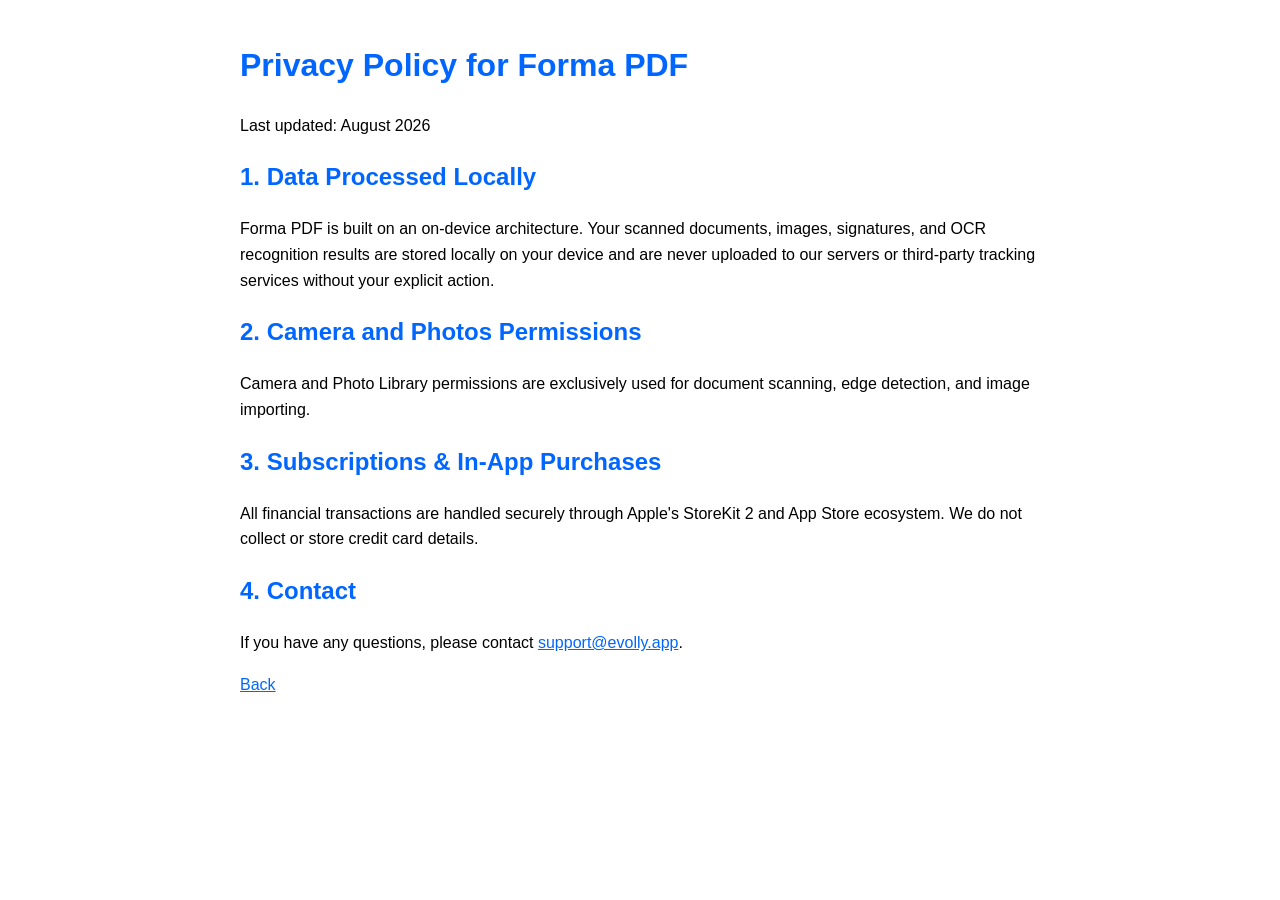
==== privacy.html @ 31e91ad1 "Add privacy policy and terms of use for GitHub Pages" ====
<!DOCTYPE html>
<html lang="en">
<head>
  <meta charset="UTF-8">
  <meta name="viewport" content="width=device-width, initial-scale=1.0">
  <title>Privacy Policy - Forma PDF</title>
  <style>
    :root { color-scheme: light dark; }
    body { font-family: -apple-system, BlinkMacSystemFont, "Segoe UI", Roboto, sans-serif; max-width: 800px; margin: 40px auto; padding: 0 20px; line-height: 1.6; }
    h1, h2 { color: #0066FF; }
    a { color: #0066FF; }
  </style>
</head>
<body>
  <h1>Privacy Policy for Forma PDF</h1>
  <p>Last updated: August 2026</p>
  <h2>1. Data Processed Locally</h2>
  <p>Forma PDF is built on an on-device architecture. Your scanned documents, images, signatures, and OCR recognition results are stored locally on your device and are never uploaded to our servers or third-party tracking services without your explicit action.</p>
  <h2>2. Camera and Photos Permissions</h2>
  <p>Camera and Photo Library permissions are exclusively used for document scanning, edge detection, and image importing.</p>
  <h2>3. Subscriptions &amp; In-App Purchases</h2>
  <p>All financial transactions are handled securely through Apple's StoreKit 2 and App Store ecosystem. We do not collect or store credit card details.</p>
  <h2>4. Contact</h2>
  <p>If you have any questions, please contact <a href="mailto:support@evolly.app">support@evolly.app</a>.</p>
  <p><a href="index.html">Back</a></p>
</body>
</html>
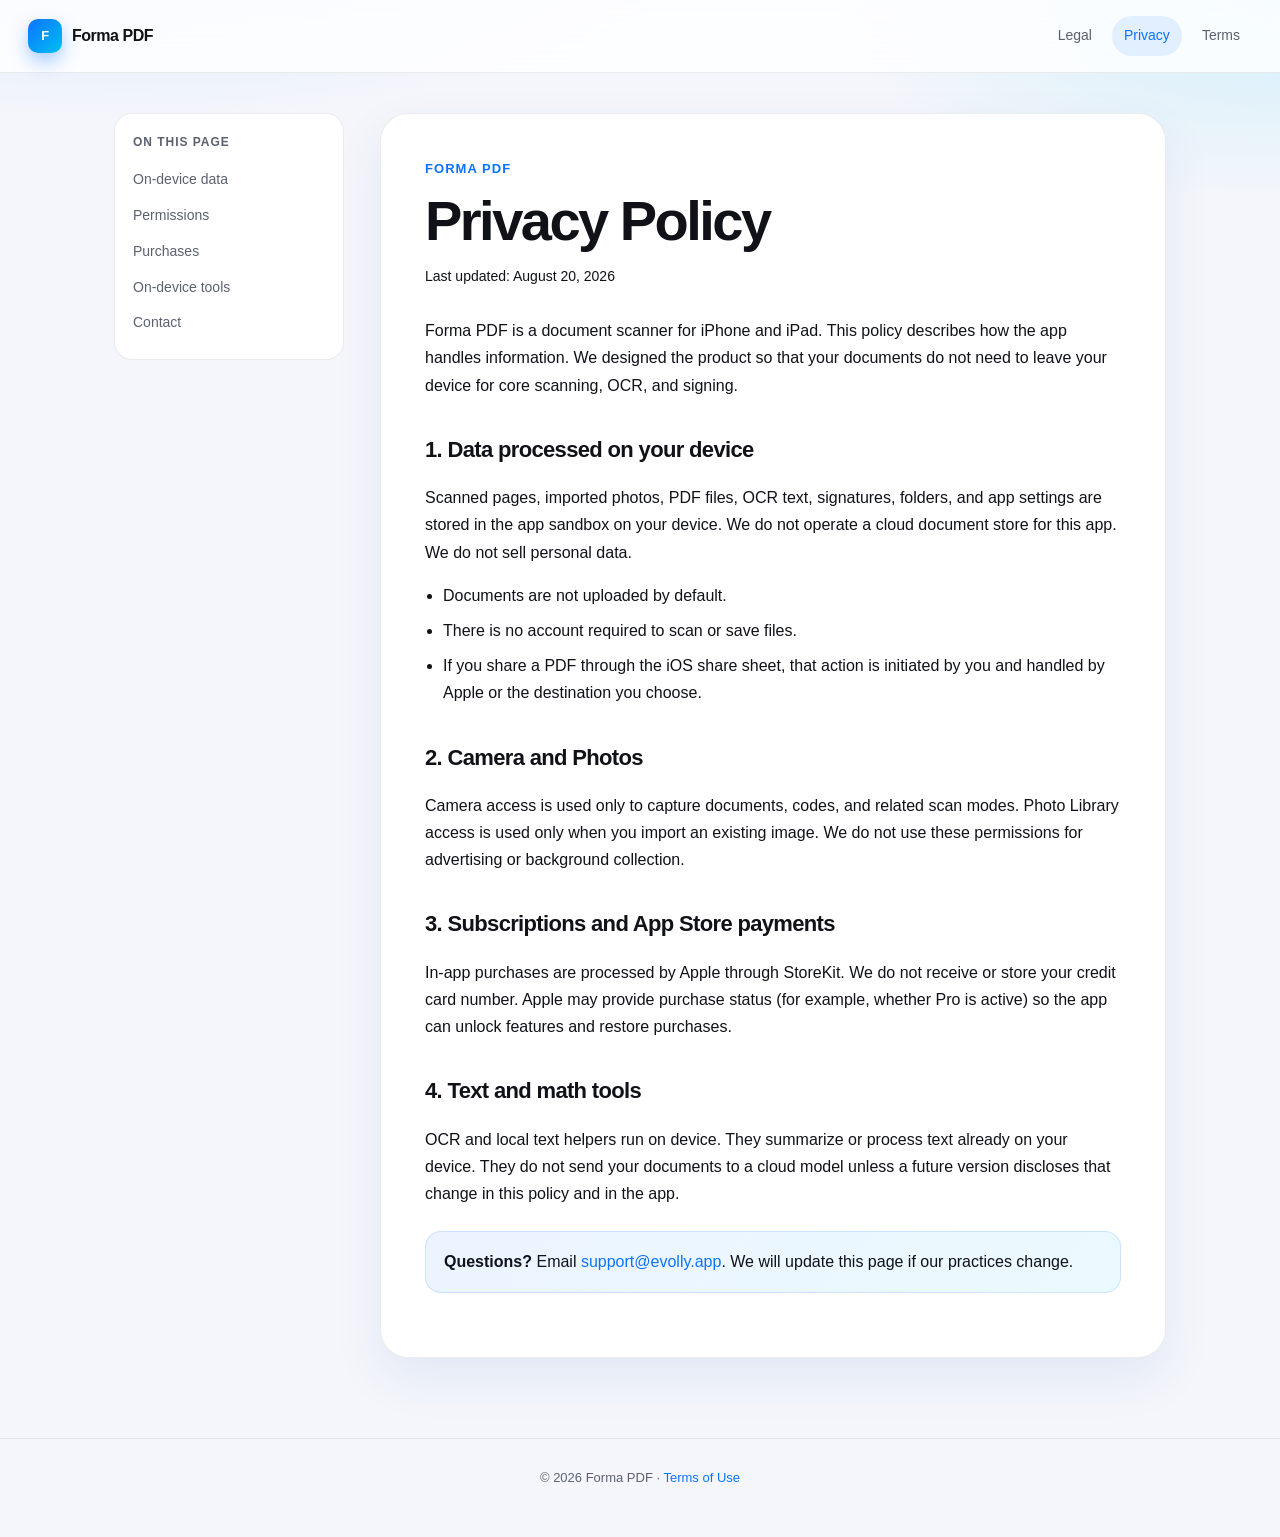
==== commit 9fb6e0d4: "Redesign legal site to match Forma PDF branding" ====
--- a/privacy.html
+++ b/privacy.html
@@ -3,25 +3,58 @@
 <head>
   <meta charset="UTF-8">
   <meta name="viewport" content="width=device-width, initial-scale=1.0">
-  <title>Privacy Policy - Forma PDF</title>
-  <style>
-    :root { color-scheme: light dark; }
-    body { font-family: -apple-system, BlinkMacSystemFont, "Segoe UI", Roboto, sans-serif; max-width: 800px; margin: 40px auto; padding: 0 20px; line-height: 1.6; }
-    h1, h2 { color: #0066FF; }
-    a { color: #0066FF; }
-  </style>
+  <title>Privacy Policy · Forma PDF</title>
+  <link rel="stylesheet" href="styles.css">
 </head>
 <body>
-  <h1>Privacy Policy for Forma PDF</h1>
-  <p>Last updated: August 2026</p>
-  <h2>1. Data Processed Locally</h2>
-  <p>Forma PDF is built on an on-device architecture. Your scanned documents, images, signatures, and OCR recognition results are stored locally on your device and are never uploaded to our servers or third-party tracking services without your explicit action.</p>
-  <h2>2. Camera and Photos Permissions</h2>
-  <p>Camera and Photo Library permissions are exclusively used for document scanning, edge detection, and image importing.</p>
-  <h2>3. Subscriptions &amp; In-App Purchases</h2>
-  <p>All financial transactions are handled securely through Apple's StoreKit 2 and App Store ecosystem. We do not collect or store credit card details.</p>
-  <h2>4. Contact</h2>
-  <p>If you have any questions, please contact <a href="mailto:support@evolly.app">support@evolly.app</a>.</p>
-  <p><a href="index.html">Back</a></p>
+  <header class="nav">
+    <a class="brand" href="index.html"><span class="mark">F</span> Forma PDF</a>
+    <nav class="nav-links">
+      <a href="index.html">Legal</a>
+      <a class="active" href="privacy.html">Privacy</a>
+      <a href="terms.html">Terms</a>
+    </nav>
+  </header>
+
+  <div class="doc-layout">
+    <aside class="toc">
+      <h3>On this page</h3>
+      <a href="#local">On-device data</a>
+      <a href="#permissions">Permissions</a>
+      <a href="#purchases">Purchases</a>
+      <a href="#ai">On-device tools</a>
+      <a href="#contact">Contact</a>
+    </aside>
+    <article class="paper">
+      <div class="kicker">Forma PDF</div>
+      <h1>Privacy Policy</h1>
+      <p class="meta">Last updated: August 20, 2026</p>
+
+      <p>Forma PDF is a document scanner for iPhone and iPad. This policy describes how the app handles information. We designed the product so that your documents do not need to leave your device for core scanning, OCR, and signing.</p>
+
+      <h2 id="local">1. Data processed on your device</h2>
+      <p>Scanned pages, imported photos, PDF files, OCR text, signatures, folders, and app settings are stored in the app sandbox on your device. We do not operate a cloud document store for this app. We do not sell personal data.</p>
+      <ul>
+        <li>Documents are not uploaded by default.</li>
+        <li>There is no account required to scan or save files.</li>
+        <li>If you share a PDF through the iOS share sheet, that action is initiated by you and handled by Apple or the destination you choose.</li>
+      </ul>
+
+      <h2 id="permissions">2. Camera and Photos</h2>
+      <p>Camera access is used only to capture documents, codes, and related scan modes. Photo Library access is used only when you import an existing image. We do not use these permissions for advertising or background collection.</p>
+
+      <h2 id="purchases">3. Subscriptions and App Store payments</h2>
+      <p>In-app purchases are processed by Apple through StoreKit. We do not receive or store your credit card number. Apple may provide purchase status (for example, whether Pro is active) so the app can unlock features and restore purchases.</p>
+
+      <h2 id="ai">4. Text and math tools</h2>
+      <p>OCR and local text helpers run on device. They summarize or process text already on your device. They do not send your documents to a cloud model unless a future version discloses that change in this policy and in the app.</p>
+
+      <div class="note" id="contact">
+        <strong>Questions?</strong> Email <a href="mailto:support@evolly.app">support@evolly.app</a>. We will update this page if our practices change.
+      </div>
+    </article>
+  </div>
+
+  <footer class="footer">© 2026 Forma PDF · <a href="terms.html">Terms of Use</a></footer>
 </body>
 </html>
--- a/styles.css
+++ b/styles.css
@@ -0,0 +1,206 @@
+:root {
+  color-scheme: light dark;
+  --blue: #0d73ff;
+  --blue-deep: #053fb3;
+  --cyan: #00bff2;
+  --ink: #101218;
+  --muted: #5b6170;
+  --line: rgba(16, 18, 24, 0.08);
+  --bg: #f4f6fb;
+  --paper: #ffffff;
+  --nav: rgba(255, 255, 255, 0.82);
+  --shadow: 0 20px 50px rgba(13, 63, 179, 0.08);
+  --radius: 22px;
+}
+
+@media (prefers-color-scheme: dark) {
+  :root {
+    --ink: #f3f5fb;
+    --muted: #a8b0c2;
+    --line: rgba(255, 255, 255, 0.1);
+    --bg: #0b0d14;
+    --paper: #151822;
+    --nav: rgba(11, 13, 20, 0.78);
+    --shadow: 0 24px 60px rgba(0, 0, 0, 0.35);
+  }
+}
+
+* { box-sizing: border-box; }
+html { scroll-behavior: smooth; }
+body {
+  margin: 0;
+  font-family: "SF Pro Display", -apple-system, BlinkMacSystemFont, "Segoe UI", sans-serif;
+  background:
+    radial-gradient(1200px 500px at 10% -10%, rgba(13, 115, 255, 0.18), transparent 55%),
+    radial-gradient(900px 400px at 100% 0%, rgba(0, 191, 242, 0.14), transparent 50%),
+    var(--bg);
+  color: var(--ink);
+  line-height: 1.7;
+}
+
+a { color: var(--blue); text-decoration: none; }
+a:hover { text-decoration: underline; }
+
+.nav {
+  position: sticky;
+  top: 0;
+  z-index: 10;
+  display: flex;
+  align-items: center;
+  justify-content: space-between;
+  gap: 16px;
+  padding: 16px 28px;
+  backdrop-filter: blur(18px);
+  background: var(--nav);
+  border-bottom: 1px solid var(--line);
+}
+.brand {
+  display: flex;
+  align-items: center;
+  gap: 10px;
+  color: var(--ink);
+  font-weight: 720;
+  letter-spacing: -0.03em;
+  text-decoration: none;
+}
+.mark {
+  width: 34px;
+  height: 34px;
+  border-radius: 10px;
+  background: linear-gradient(135deg, var(--blue), var(--cyan));
+  color: white;
+  display: grid;
+  place-items: center;
+  font-size: 13px;
+  font-weight: 800;
+  box-shadow: 0 8px 18px rgba(13, 115, 255, 0.35);
+}
+.nav-links { display: flex; gap: 8px; }
+.nav-links a {
+  color: var(--muted);
+  text-decoration: none;
+  padding: 8px 12px;
+  border-radius: 999px;
+  font-size: 14px;
+}
+.nav-links a:hover, .nav-links a.active {
+  background: rgba(13, 115, 255, 0.1);
+  color: var(--blue);
+  text-decoration: none;
+}
+
+.hero, .wrap { max-width: 1040px; margin: 0 auto; padding: 56px 24px 80px; }
+.kicker {
+  display: inline-flex;
+  align-items: center;
+  gap: 8px;
+  color: var(--blue);
+  font-size: 13px;
+  font-weight: 700;
+  letter-spacing: 0.08em;
+  text-transform: uppercase;
+}
+h1 {
+  margin: 10px 0 12px;
+  font-size: clamp(36px, 5vw, 56px);
+  letter-spacing: -0.045em;
+  line-height: 1.08;
+}
+.lede { color: var(--muted); font-size: 18px; max-width: 640px; }
+
+.cards {
+  display: grid;
+  grid-template-columns: repeat(2, minmax(0, 1fr));
+  gap: 18px;
+  margin-top: 36px;
+}
+.card {
+  background: var(--paper);
+  border: 1px solid var(--line);
+  border-radius: var(--radius);
+  padding: 28px;
+  box-shadow: var(--shadow);
+  text-decoration: none;
+  color: inherit;
+  display: block;
+  transition: transform .2s ease, box-shadow .2s ease;
+}
+.card:hover {
+  transform: translateY(-4px);
+  box-shadow: 0 28px 60px rgba(13, 63, 179, 0.14);
+  text-decoration: none;
+}
+.card h2 { margin: 8px 0 8px; font-size: 24px; letter-spacing: -0.03em; }
+.card p { margin: 0; color: var(--muted); }
+.chip {
+  display: inline-block;
+  padding: 5px 10px;
+  border-radius: 999px;
+  background: linear-gradient(135deg, rgba(13,115,255,.12), rgba(0,191,242,.12));
+  color: var(--blue-deep);
+  font-size: 12px;
+  font-weight: 700;
+}
+@media (prefers-color-scheme: dark) {
+  .chip { color: #9fd4ff; }
+}
+
+.doc-layout {
+  max-width: 1100px;
+  margin: 0 auto;
+  padding: 40px 24px 80px;
+  display: grid;
+  grid-template-columns: 230px minmax(0, 1fr);
+  gap: 36px;
+}
+.toc {
+  position: sticky;
+  top: 92px;
+  align-self: start;
+  background: var(--paper);
+  border: 1px solid var(--line);
+  border-radius: 18px;
+  padding: 18px;
+}
+.toc h3 { margin: 0 0 10px; font-size: 12px; letter-spacing: .08em; text-transform: uppercase; color: var(--muted); }
+.toc a { display: block; color: var(--muted); padding: 6px 0; font-size: 14px; text-decoration: none; }
+.toc a:hover { color: var(--blue); }
+
+.paper {
+  background: var(--paper);
+  border: 1px solid var(--line);
+  border-radius: 28px;
+  padding: 40px 44px;
+  box-shadow: var(--shadow);
+}
+.meta { color: var(--muted); font-size: 14px; margin-bottom: 28px; }
+h2 {
+  font-size: 22px;
+  letter-spacing: -0.03em;
+  margin: 32px 0 10px;
+}
+.paper p { color: var(--ink); }
+.paper ul { padding-left: 18px; color: var(--ink); }
+.paper li { margin: 8px 0; }
+.note {
+  margin: 24px 0;
+  padding: 16px 18px;
+  border-radius: 16px;
+  background: linear-gradient(135deg, rgba(13,115,255,.08), rgba(0,191,242,.08));
+  border: 1px solid rgba(13,115,255,.15);
+}
+
+.footer {
+  border-top: 1px solid var(--line);
+  color: var(--muted);
+  text-align: center;
+  padding: 28px 16px 48px;
+  font-size: 13px;
+}
+
+@media (max-width: 860px) {
+  .cards, .doc-layout { grid-template-columns: 1fr; }
+  .toc { position: static; }
+  .paper { padding: 28px 22px; }
+  .nav { padding: 14px 16px; }
+}
